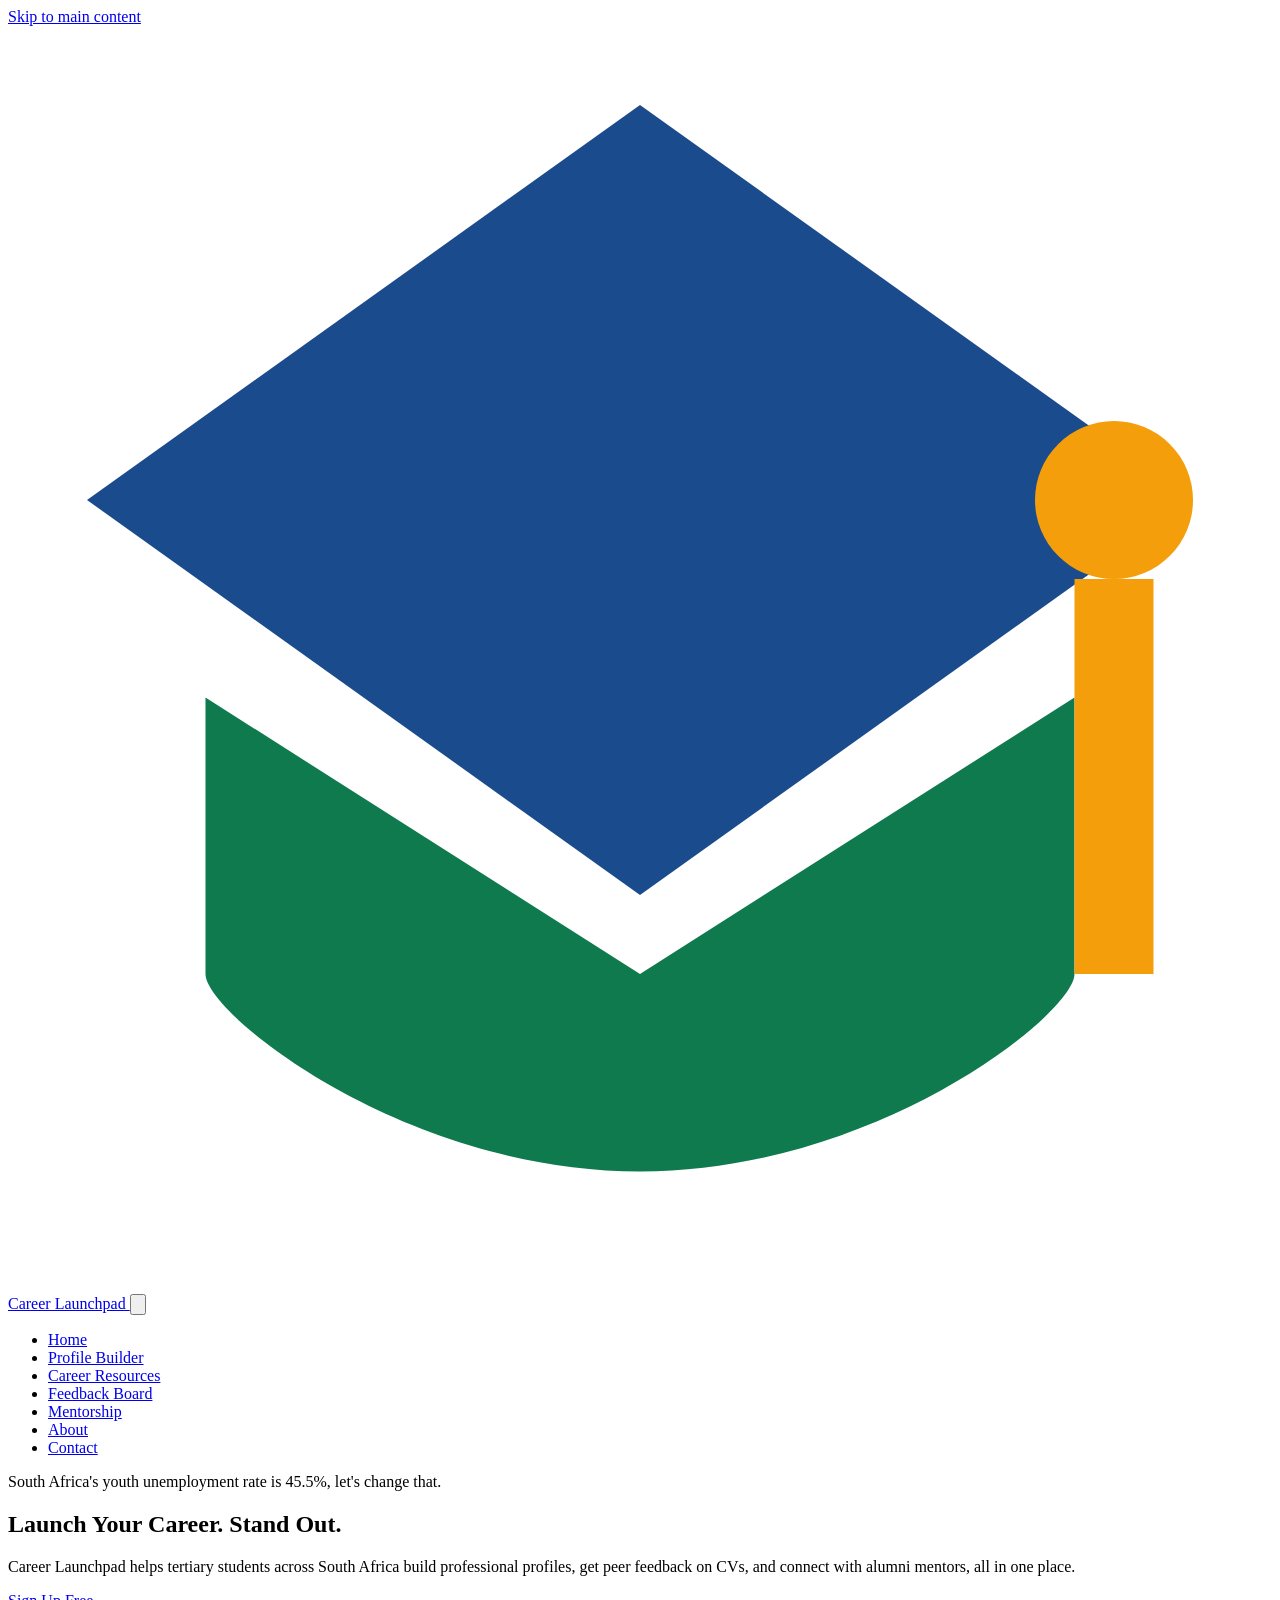
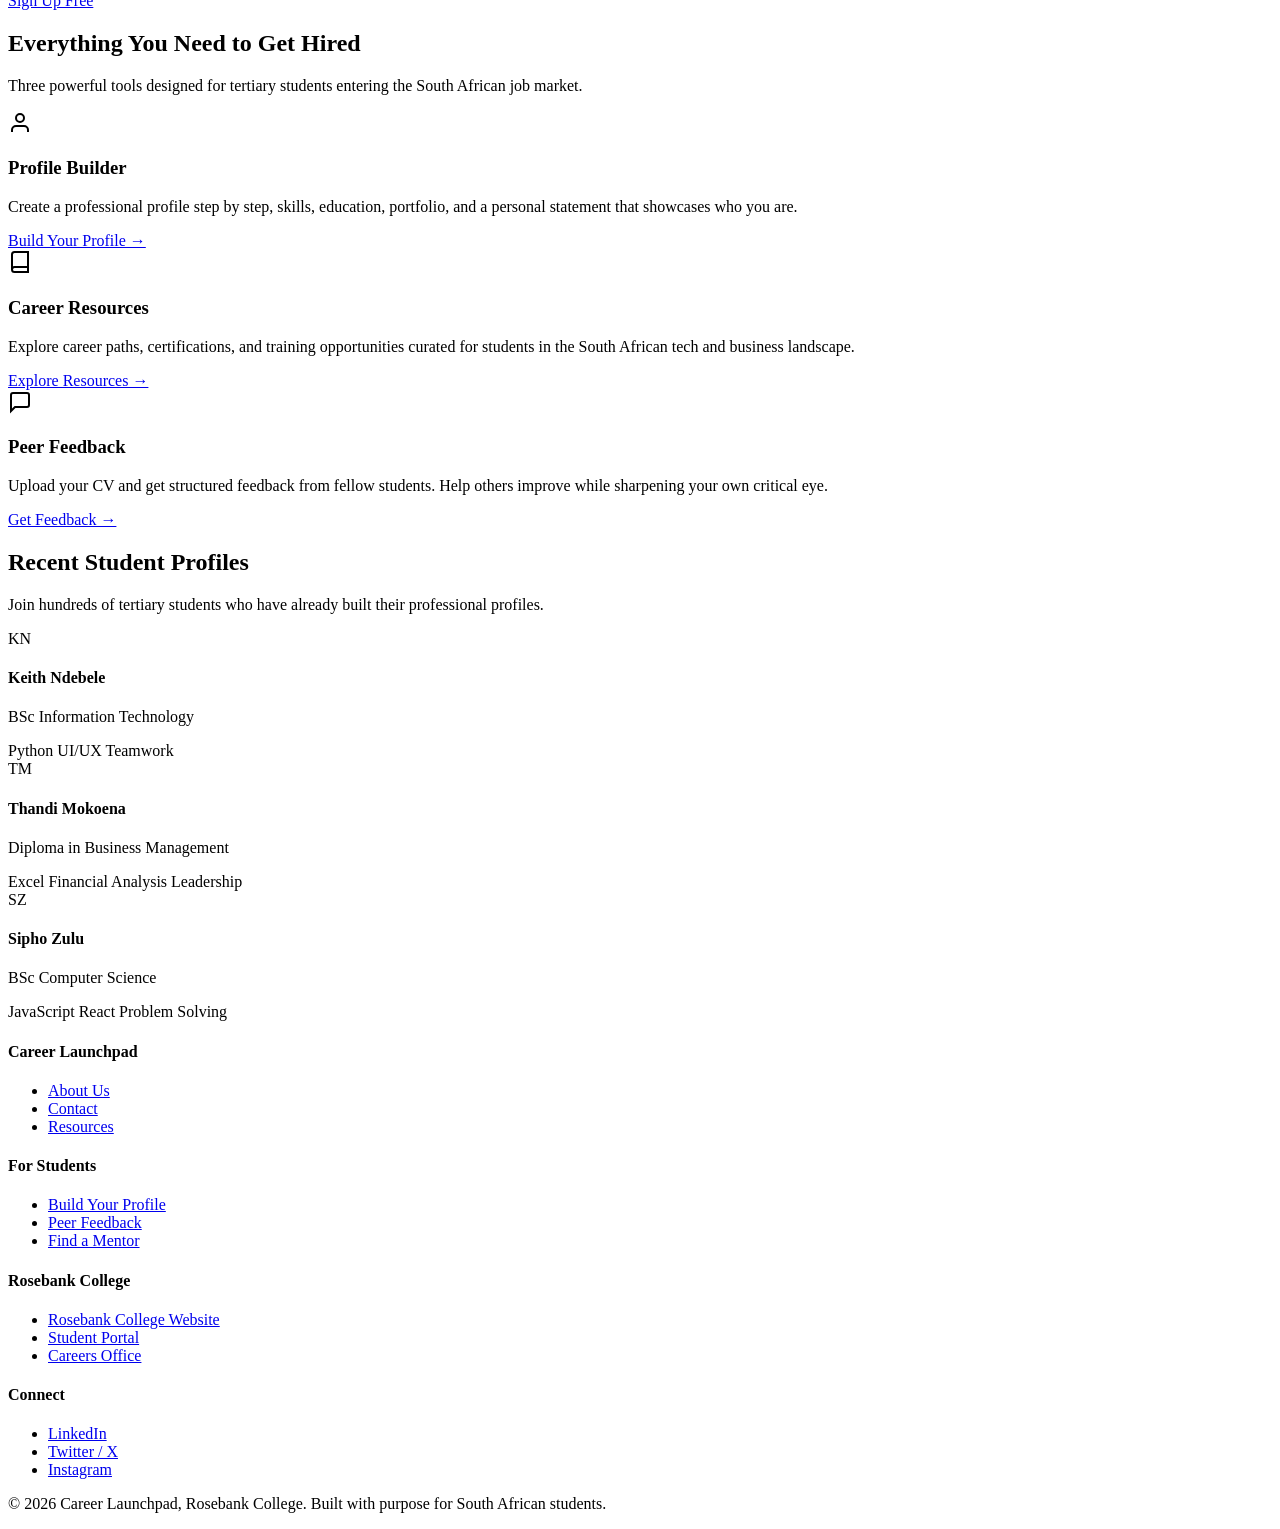
==== index.html @ 55841613 "Add files via upload" ====
﻿<!DOCTYPE html>
<html lang="en">
<head>
  <meta charset="UTF-8">
  <meta name="viewport" content="width=device-width, initial-scale=1.0">
  <title>Career Launchpad, Launch Your Career</title>
  <link rel="stylesheet" href="css/styles.css">
</head>
<body>
  <a href="#main-content" class="skip-link">Skip to main content</a>

  <header class="site-header" role="banner">
    <div class="header-inner">
      <a href="index.html" class="logo" aria-label="Career Launchpad home">
        <svg viewBox="0 0 32 32" fill="none" aria-hidden="true">
          <path d="M16 2L2 12l14 10 14-10L16 2z" fill="#1a4b8c"/>
          <path d="M5 17v7c0 1 5 5 11 5s11-4 11-5v-7L16 24 5 17z" fill="#0f7a4e"/>
          <circle cx="28" cy="12" r="2" fill="#f59e0b"/>
          <line x1="28" y1="14" x2="28" y2="24" stroke="#f59e0b" stroke-width="2"/>
        </svg>
        Career Launchpad
      </a>
      <button class="nav-toggle" aria-expanded="false" aria-controls="main-nav" aria-label="Toggle navigation menu">
        <svg viewBox="0 0 24 24" fill="none" stroke="currentColor" stroke-width="2" aria-hidden="true">
          <path d="M3 6h18M3 12h18M3 18h18"/>
        </svg>
      </button>
      <nav class="main-nav" id="main-nav" aria-label="Main navigation">
        <ul>
          <li><a href="index.html" class="active" aria-current="page">Home</a></li>
          <li><a href="profile-builder.html">Profile Builder</a></li>
          <li><a href="resources.html">Career Resources</a></li>
          <li><a href="feedback-board.html">Feedback Board</a></li>
          <li><a href="mentorship.html">Mentorship</a></li>
          <li><a href="about.html">About</a></li>
          <li><a href="contact.html">Contact</a></li>
        </ul>
      </nav>
    </div>
  </header>

  <main id="main-content">
    <section class="hero" aria-labelledby="hero-heading">
      <div class="container">
        <div class="hero-stat" aria-label="Youth unemployment statistic">
          South Africa's youth unemployment rate is 45.5%, let's change that.
        </div>
        <h1 id="hero-heading">Launch Your Career. Stand Out.</h1>
        <p>Career Launchpad helps tertiary students across South Africa build professional profiles, get peer feedback on CVs, and connect with alumni mentors, all in one place.</p>
        <div class="hero-buttons">
          <a href="auth.html" class="btn btn-accent btn-lg">Sign Up Free</a>
          <a href="profile-view.html" class="btn btn-outline btn-lg" style="border-color:#fff;color:#fff;">View Demo Profile</a>
        </div>
      </div>
    </section>

    <section class="section" aria-labelledby="features-heading">
      <div class="container">
        <h2 id="features-heading" class="section-title">Everything You Need to Get Hired</h2>
        <p class="section-subtitle">Three powerful tools designed for tertiary students entering the South African job market.</p>
        <div class="grid-3">
          <article class="card">
            <div class="card-body">
              <div class="card-icon blue" aria-hidden="true">
                <svg width="24" height="24" viewBox="0 0 24 24" fill="none" stroke="currentColor" stroke-width="2"><path d="M20 21v-2a4 4 0 0 0-4-4H8a4 4 0 0 0-4 4v2"/><circle cx="12" cy="7" r="4"/></svg>
              </div>
              <h3>Profile Builder</h3>
              <p>Create a professional profile step by step, skills, education, portfolio, and a personal statement that showcases who you are.</p>
              <a href="profile-builder.html" class="btn btn-ghost btn-sm">Build Your Profile &rarr;</a>
            </div>
          </article>
          <article class="card">
            <div class="card-body">
              <div class="card-icon green" aria-hidden="true">
                <svg width="24" height="24" viewBox="0 0 24 24" fill="none" stroke="currentColor" stroke-width="2"><path d="M4 19.5A2.5 2.5 0 0 1 6.5 17H20"/><path d="M6.5 2H20v20H6.5A2.5 2.5 0 0 1 4 19.5v-15A2.5 2.5 0 0 1 6.5 2z"/></svg>
              </div>
              <h3>Career Resources</h3>
              <p>Explore career paths, certifications, and training opportunities curated for students in the South African tech and business landscape.</p>
              <a href="resources.html" class="btn btn-ghost btn-sm">Explore Resources &rarr;</a>
            </div>
          </article>
          <article class="card">
            <div class="card-body">
              <div class="card-icon gold" aria-hidden="true">
                <svg width="24" height="24" viewBox="0 0 24 24" fill="none" stroke="currentColor" stroke-width="2"><path d="M21 15a2 2 0 0 1-2 2H7l-4 4V5a2 2 0 0 1 2-2h14a2 2 0 0 1 2 2z"/></svg>
              </div>
              <h3>Peer Feedback</h3>
              <p>Upload your CV and get structured feedback from fellow students. Help others improve while sharpening your own critical eye.</p>
              <a href="feedback-board.html" class="btn btn-ghost btn-sm">Get Feedback &rarr;</a>
            </div>
          </article>
        </div>
      </div>
    </section>

    <section class="section" style="background: var(--surface);" aria-labelledby="profiles-heading">
      <div class="container">
        <h2 id="profiles-heading" class="section-title">Recent Student Profiles</h2>
        <p class="section-subtitle">Join hundreds of tertiary students who have already built their professional profiles.</p>
        <div class="grid-3">
          <article class="card">
            <div class="card-body">
              <div class="profile-mini-card">
                <div class="mini-avatar" aria-hidden="true">KN</div>
                <div>
                  <h4>Keith Ndebele</h4>
                  <p>BSc Information Technology</p>
                  <div class="tags-container">
                    <span class="tag">Python</span>
                    <span class="tag">UI/UX</span>
                    <span class="tag green">Teamwork</span>
                  </div>
                </div>
              </div>
            </div>
          </article>
          <article class="card">
            <div class="card-body">
              <div class="profile-mini-card">
                <div class="mini-avatar" aria-hidden="true">TM</div>
                <div>
                  <h4>Thandi Mokoena</h4>
                  <p>Diploma in Business Management</p>
                  <div class="tags-container">
                    <span class="tag">Excel</span>
                    <span class="tag">Financial Analysis</span>
                    <span class="tag green">Leadership</span>
                  </div>
                </div>
              </div>
            </div>
          </article>
          <article class="card">
            <div class="card-body">
              <div class="profile-mini-card">
                <div class="mini-avatar" aria-hidden="true">SZ</div>
                <div>
                  <h4>Sipho Zulu</h4>
                  <p>BSc Computer Science</p>
                  <div class="tags-container">
                    <span class="tag">JavaScript</span>
                    <span class="tag">React</span>
                    <span class="tag green">Problem Solving</span>
                  </div>
                </div>
              </div>
            </div>
          </article>
        </div>
      </div>
    </section>
  </main>

  <footer class="site-footer" role="contentinfo">
    <div class="footer-grid">
      <div class="footer-col">
        <h4>Career Launchpad</h4>
        <ul>
          <li><a href="about.html">About Us</a></li>
          <li><a href="contact.html">Contact</a></li>
          <li><a href="resources.html">Resources</a></li>
        </ul>
      </div>
      <div class="footer-col">
        <h4>For Students</h4>
        <ul>
          <li><a href="profile-builder.html">Build Your Profile</a></li>
          <li><a href="feedback-board.html">Peer Feedback</a></li>
          <li><a href="mentorship.html">Find a Mentor</a></li>
        </ul>
      </div>
      <div class="footer-col">
        <h4>Rosebank College</h4>
        <ul>
          <li><a href="#">Rosebank College Website</a></li>
          <li><a href="#">Student Portal</a></li>
          <li><a href="#">Careers Office</a></li>
        </ul>
      </div>
      <div class="footer-col">
        <h4>Connect</h4>
        <ul>
          <li><a href="#">LinkedIn</a></li>
          <li><a href="#">Twitter / X</a></li>
          <li><a href="#">Instagram</a></li>
        </ul>
      </div>
    </div>
    <div class="footer-bottom">
      <p>&copy; 2026 Career Launchpad, Rosebank College. Built with purpose for South African students.</p>
    </div>
  </footer>

  <script src="js/main.js"></script>
</body>
</html>
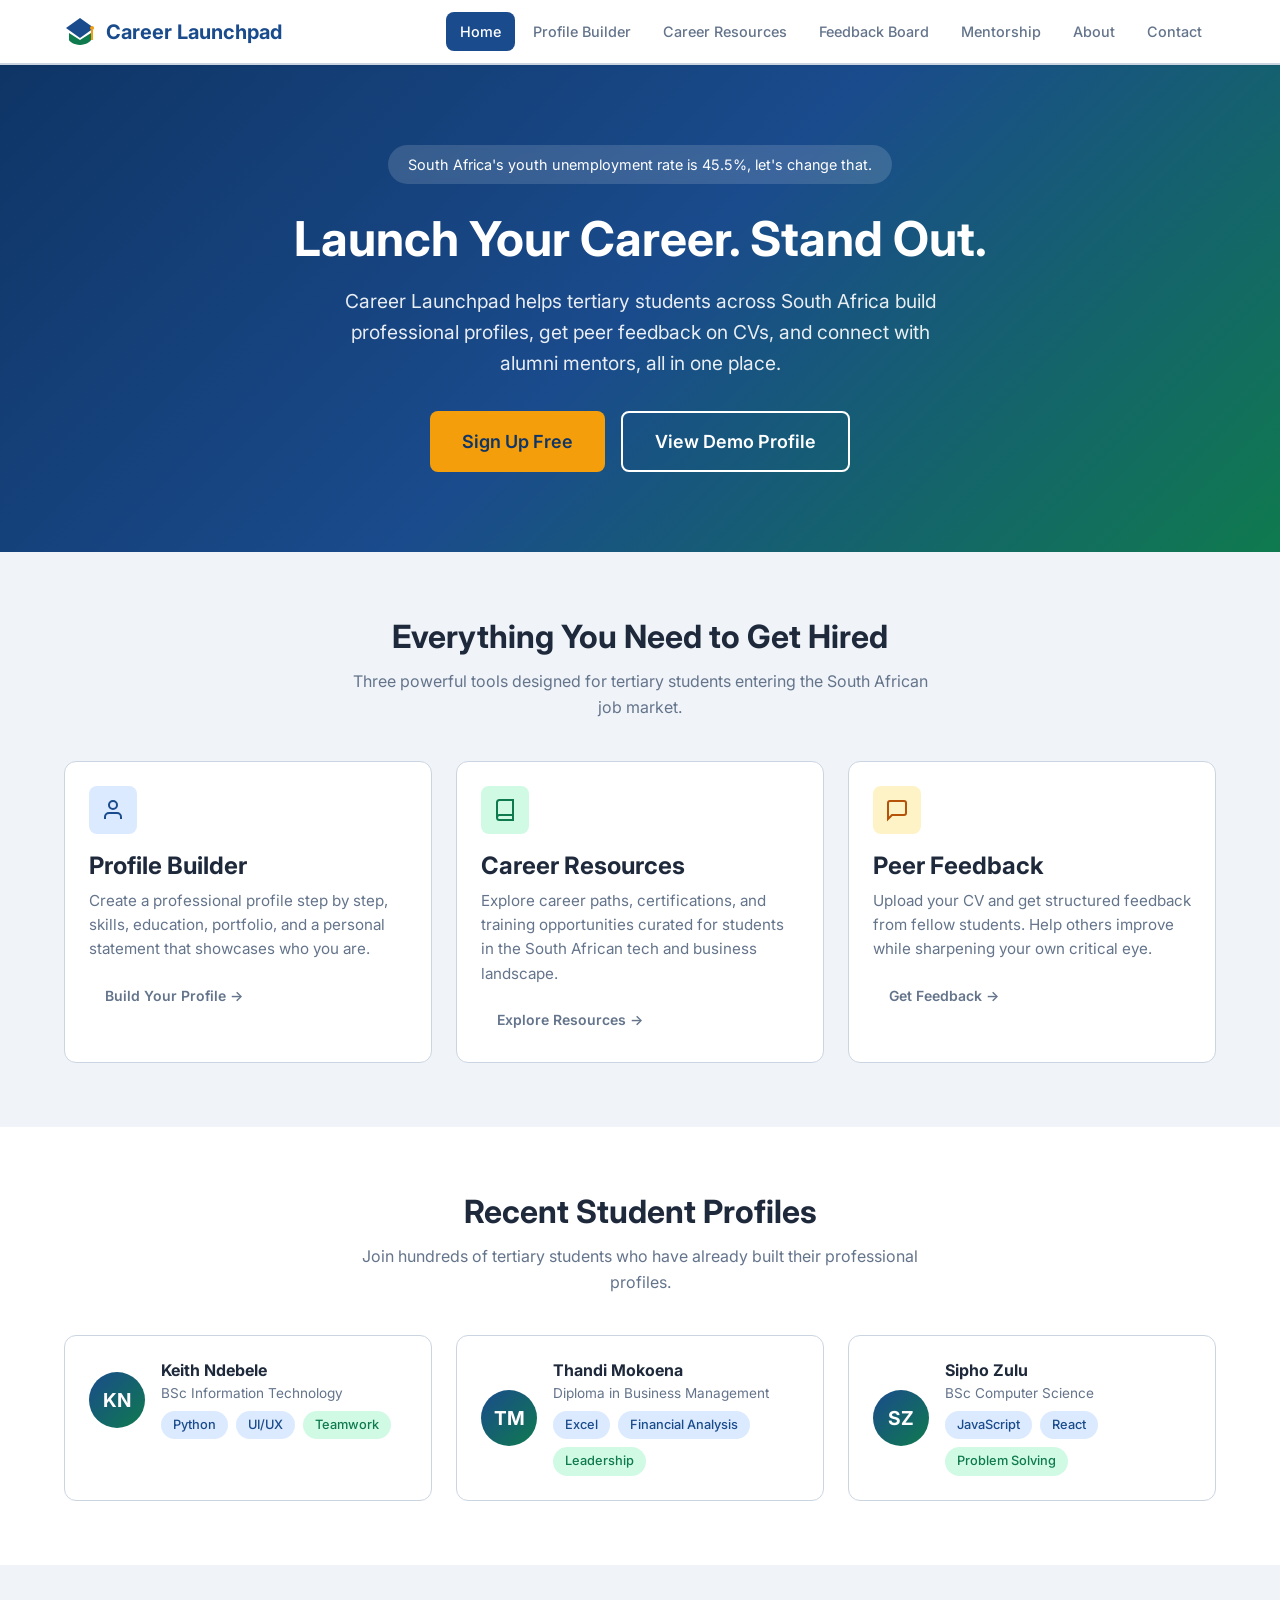
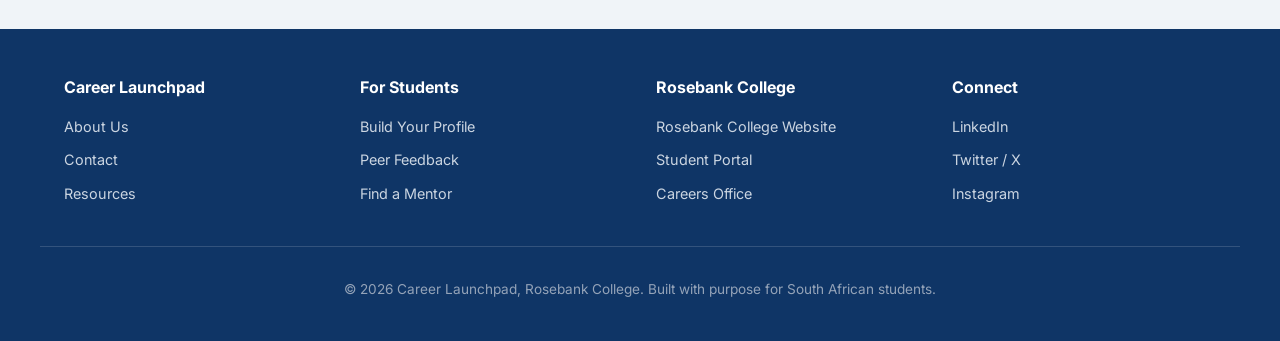
==== commit b81153e3: "Add files via upload" ====
--- a/index.html
+++ b/index.html
@@ -4,7 +4,7 @@
   <meta charset="UTF-8">
   <meta name="viewport" content="width=device-width, initial-scale=1.0">
   <title>Career Launchpad, Launch Your Career</title>
-  <link rel="stylesheet" href="css/styles.css">
+  <link rel="stylesheet" href="styles.css">
 </head>
 <body>
   <a href="#main-content" class="skip-link">Skip to main content</a>
@@ -191,6 +191,6 @@
     </div>
   </footer>
 
-  <script src="js/main.js"></script>
+  <script src="main.js"></script>
 </body>
 </html>
--- a/styles.css
+++ b/styles.css
@@ -0,0 +1,1628 @@
+﻿/* ============================================
+   Career Launchpad, Shared Stylesheet
+   Rosebank College Student Professional Platform
+   ============================================ */
+
+@import url('https://fonts.googleapis.com/css2?family=Inter:wght@400;500;600;700&display=swap');
+
+/* --- Design Tokens --- */
+:root {
+  --primary: #1a4b8c;
+  --primary-light: #2563a8;
+  --primary-dark: #0f3566;
+  --secondary: #0f7a4e;
+  --secondary-light: #12956b;
+  --accent: #f59e0b;
+  --accent-light: #fbbf24;
+  --success: #10b981;
+  --error: #ef4444;
+  --bg: #f0f4f8;
+  --surface: #ffffff;
+  --text: #1e293b;
+  --text-light: #64748b;
+  --border: #cbd5e1;
+  --shadow: 0 4px 6px -1px rgba(0,0,0,0.1);
+  --shadow-lg: 0 10px 25px -3px rgba(0,0,0,0.12);
+  --radius: 8px;
+  --radius-lg: 12px;
+  --transition: 0.2s ease;
+}
+
+/* --- Reset & Base --- */
+*, *::before, *::after {
+  box-sizing: border-box;
+  margin: 0;
+  padding: 0;
+}
+
+html {
+  scroll-behavior: smooth;
+}
+
+body {
+  font-family: 'Inter', sans-serif;
+  font-size: 16px;
+  line-height: 1.6;
+  color: var(--text);
+  background: var(--bg);
+  min-height: 100vh;
+  display: flex;
+  flex-direction: column;
+}
+
+main {
+  flex: 1;
+}
+
+img {
+  max-width: 100%;
+  height: auto;
+}
+
+a {
+  color: var(--primary);
+  text-decoration: none;
+  transition: color var(--transition);
+}
+
+a:hover {
+  color: var(--primary-light);
+}
+
+h1, h2, h3, h4, h5, h6 {
+  font-weight: 700;
+  line-height: 1.3;
+  color: var(--text);
+}
+
+h1 { font-size: 2.5rem; }
+h2 { font-size: 2rem; }
+h3 { font-size: 1.5rem; }
+h4 { font-size: 1.25rem; }
+
+p { margin-bottom: 1rem; }
+
+/* --- Skip to Main Content (WCAG) --- */
+.skip-link {
+  position: absolute;
+  top: -100%;
+  left: 16px;
+  background: var(--primary);
+  color: #fff;
+  padding: 12px 24px;
+  border-radius: var(--radius);
+  z-index: 10000;
+  font-weight: 600;
+  transition: top 0.2s;
+}
+
+.skip-link:focus {
+  top: 16px;
+  color: #fff;
+}
+
+/* --- Focus Visible (WCAG keyboard nav) --- */
+:focus-visible {
+  outline: 3px solid var(--accent);
+  outline-offset: 2px;
+  border-radius: 2px;
+}
+
+/* --- Container --- */
+.container {
+  width: 100%;
+  max-width: 1200px;
+  margin: 0 auto;
+  padding: 0 24px;
+}
+
+.container-sm {
+  max-width: 720px;
+  margin: 0 auto;
+  padding: 0 24px;
+}
+
+/* ============================================
+   HEADER & NAVIGATION
+   ============================================ */
+.site-header {
+  background: var(--surface);
+  border-bottom: 2px solid var(--border);
+  position: sticky;
+  top: 0;
+  z-index: 1000;
+  box-shadow: 0 1px 3px rgba(0,0,0,0.06);
+}
+
+.header-inner {
+  display: flex;
+  align-items: center;
+  justify-content: space-between;
+  padding: 12px 24px;
+  max-width: 1200px;
+  margin: 0 auto;
+}
+
+.logo {
+  display: flex;
+  align-items: center;
+  gap: 10px;
+  font-size: 1.25rem;
+  font-weight: 700;
+  color: var(--primary);
+  text-decoration: none;
+}
+
+.logo:hover { color: var(--primary-dark); }
+
+.logo svg {
+  width: 32px;
+  height: 32px;
+  flex-shrink: 0;
+}
+
+.nav-toggle {
+  display: none;
+  background: none;
+  border: none;
+  cursor: pointer;
+  padding: 8px;
+  color: var(--text);
+}
+
+.nav-toggle svg { width: 28px; height: 28px; }
+
+.main-nav ul {
+  display: flex;
+  list-style: none;
+  gap: 4px;
+  align-items: center;
+}
+
+.main-nav a {
+  display: block;
+  padding: 8px 14px;
+  border-radius: var(--radius);
+  font-size: 0.9rem;
+  font-weight: 500;
+  color: var(--text-light);
+  transition: background var(--transition), color var(--transition);
+}
+
+.main-nav a:hover {
+  background: var(--bg);
+  color: var(--primary);
+}
+
+.main-nav a.active {
+  background: var(--primary);
+  color: #fff;
+}
+
+.main-nav a.active:hover {
+  background: var(--primary-light);
+  color: #fff;
+}
+
+/* Mobile nav */
+@media (max-width: 900px) {
+  .nav-toggle { display: block; }
+
+  .main-nav {
+    display: none;
+    position: absolute;
+    top: 100%;
+    left: 0;
+    right: 0;
+    background: var(--surface);
+    border-bottom: 2px solid var(--border);
+    box-shadow: var(--shadow);
+    padding: 12px;
+  }
+
+  .main-nav.open { display: block; }
+
+  .main-nav ul {
+    flex-direction: column;
+    gap: 2px;
+  }
+
+  .main-nav a {
+    padding: 12px 16px;
+    font-size: 1rem;
+  }
+}
+
+/* ============================================
+   FOOTER
+   ============================================ */
+.site-footer {
+  background: var(--primary-dark);
+  color: #e2e8f0;
+  padding: 48px 0 24px;
+  margin-top: 64px;
+}
+
+.footer-grid {
+  display: grid;
+  grid-template-columns: repeat(auto-fit, minmax(200px, 1fr));
+  gap: 32px;
+  max-width: 1200px;
+  margin: 0 auto;
+  padding: 0 24px;
+}
+
+.footer-col h4 {
+  color: #fff;
+  margin-bottom: 16px;
+  font-size: 1rem;
+}
+
+.footer-col ul {
+  list-style: none;
+}
+
+.footer-col li {
+  margin-bottom: 8px;
+}
+
+.footer-col a {
+  color: #cbd5e1;
+  font-size: 0.9rem;
+}
+
+.footer-col a:hover {
+  color: var(--accent);
+}
+
+.footer-bottom {
+  text-align: center;
+  padding-top: 32px;
+  margin-top: 32px;
+  border-top: 1px solid rgba(255,255,255,0.15);
+  font-size: 0.85rem;
+  color: #94a3b8;
+  max-width: 1200px;
+  margin-left: auto;
+  margin-right: auto;
+  padding-left: 24px;
+  padding-right: 24px;
+}
+
+/* ============================================
+   BUTTONS
+   ============================================ */
+.btn {
+  display: inline-flex;
+  align-items: center;
+  gap: 8px;
+  padding: 12px 24px;
+  border: none;
+  border-radius: var(--radius);
+  font-family: 'Inter', sans-serif;
+  font-size: 1rem;
+  font-weight: 600;
+  cursor: pointer;
+  transition: background var(--transition), transform var(--transition), box-shadow var(--transition);
+  text-decoration: none;
+  line-height: 1.4;
+}
+
+.btn:hover { transform: translateY(-1px); box-shadow: var(--shadow); }
+.btn:active { transform: translateY(0); }
+
+.btn-primary {
+  background: var(--primary);
+  color: #fff;
+}
+.btn-primary:hover { background: var(--primary-light); color: #fff; }
+
+.btn-secondary {
+  background: var(--secondary);
+  color: #fff;
+}
+.btn-secondary:hover { background: var(--secondary-light); color: #fff; }
+
+.btn-accent {
+  background: var(--accent);
+  color: var(--text);
+}
+.btn-accent:hover { background: var(--accent-light); }
+
+.btn-outline {
+  background: transparent;
+  color: var(--primary);
+  border: 2px solid var(--primary);
+}
+.btn-outline:hover { background: var(--primary); color: #fff; }
+
+.btn-ghost {
+  background: transparent;
+  color: var(--text-light);
+  padding: 8px 16px;
+}
+.btn-ghost:hover { background: var(--bg); color: var(--text); }
+
+.btn-sm { padding: 8px 16px; font-size: 0.875rem; }
+.btn-lg { padding: 16px 32px; font-size: 1.125rem; }
+
+.btn:disabled, .btn.disabled {
+  opacity: 0.5;
+  cursor: not-allowed;
+  transform: none !important;
+  box-shadow: none !important;
+}
+
+/* ============================================
+   CARDS
+   ============================================ */
+.card {
+  background: var(--surface);
+  border-radius: var(--radius-lg);
+  border: 1px solid var(--border);
+  overflow: hidden;
+  transition: box-shadow var(--transition), transform var(--transition);
+}
+
+.card:hover {
+  box-shadow: var(--shadow-lg);
+  transform: translateY(-2px);
+}
+
+.card-body {
+  padding: 24px;
+}
+
+.card-body h3 {
+  margin-bottom: 8px;
+}
+
+.card-body p {
+  color: var(--text-light);
+  font-size: 0.95rem;
+}
+
+.card-icon {
+  width: 48px;
+  height: 48px;
+  border-radius: var(--radius);
+  display: flex;
+  align-items: center;
+  justify-content: center;
+  margin-bottom: 16px;
+  font-size: 1.5rem;
+}
+
+.card-icon.blue { background: #dbeafe; color: var(--primary); }
+.card-icon.green { background: #d1fae5; color: var(--secondary); }
+.card-icon.gold { background: #fef3c7; color: #b45309; }
+
+/* ============================================
+   FORMS
+   ============================================ */
+.form-group {
+  margin-bottom: 20px;
+}
+
+.form-group label {
+  display: block;
+  font-weight: 600;
+  font-size: 0.9rem;
+  color: var(--text);
+  margin-bottom: 6px;
+}
+
+.form-group .hint {
+  display: block;
+  font-size: 0.8rem;
+  color: var(--text-light);
+  margin-bottom: 6px;
+}
+
+.form-input {
+  width: 100%;
+  padding: 12px 16px;
+  border: 2px solid var(--border);
+  border-radius: var(--radius);
+  font-family: 'Inter', sans-serif;
+  font-size: 1rem;
+  color: var(--text);
+  background: var(--surface);
+  transition: border-color var(--transition), box-shadow var(--transition);
+}
+
+.form-input:focus {
+  outline: none;
+  border-color: var(--primary);
+  box-shadow: 0 0 0 3px rgba(26, 75, 140, 0.15);
+}
+
+.form-input.valid {
+  border-color: var(--success);
+}
+
+.form-input.invalid {
+  border-color: var(--error);
+}
+
+.validation-icon {
+  position: absolute;
+  right: 12px;
+  top: 50%;
+  transform: translateY(-50%);
+  font-size: 1.2rem;
+  pointer-events: none;
+}
+
+.input-wrapper {
+  position: relative;
+}
+
+.field-error {
+  display: flex;
+  align-items: center;
+  gap: 6px;
+  color: var(--error);
+  font-size: 0.8rem;
+  margin-top: 4px;
+  font-weight: 500;
+}
+
+.field-error::before {
+  content: "!";
+  display: inline-flex;
+  align-items: center;
+  justify-content: center;
+  width: 16px;
+  height: 16px;
+  background: var(--error);
+  color: #fff;
+  border-radius: 50%;
+  font-size: 0.65rem;
+  font-weight: 700;
+  flex-shrink: 0;
+}
+
+.field-success {
+  display: flex;
+  align-items: center;
+  gap: 6px;
+  color: var(--success);
+  font-size: 0.8rem;
+  margin-top: 4px;
+  font-weight: 500;
+}
+
+textarea.form-input {
+  min-height: 120px;
+  resize: vertical;
+}
+
+select.form-input {
+  appearance: none;
+  background-image: url("data:image/svg+xml,%3Csvg xmlns='http://www.w3.org/2000/svg' width='12' height='12' viewBox='0 0 12 12'%3E%3Cpath fill='%2364748b' d='M6 8L1 3h10z'/%3E%3C/svg%3E");
+  background-repeat: no-repeat;
+  background-position: right 14px center;
+  padding-right: 40px;
+}
+
+/* ============================================
+   HERO SECTION
+   ============================================ */
+.hero {
+  background: linear-gradient(135deg, var(--primary-dark) 0%, var(--primary) 50%, var(--secondary) 100%);
+  color: #fff;
+  padding: 80px 0;
+  text-align: center;
+}
+
+.hero h1 {
+  color: #fff;
+  font-size: 3rem;
+  margin-bottom: 16px;
+}
+
+.hero p {
+  font-size: 1.2rem;
+  color: rgba(255,255,255,0.9);
+  max-width: 640px;
+  margin: 0 auto 32px;
+}
+
+.hero-buttons {
+  display: flex;
+  gap: 16px;
+  justify-content: center;
+  flex-wrap: wrap;
+}
+
+.hero .btn-accent { color: var(--primary-dark); }
+
+.hero-stat {
+  display: inline-block;
+  background: rgba(255,255,255,0.15);
+  padding: 8px 20px;
+  border-radius: 50px;
+  font-size: 0.9rem;
+  margin-bottom: 24px;
+  backdrop-filter: blur(4px);
+}
+
+/* ============================================
+   SECTION STYLES
+   ============================================ */
+.section {
+  padding: 64px 0;
+}
+
+.section-title {
+  text-align: center;
+  margin-bottom: 12px;
+}
+
+.section-subtitle {
+  text-align: center;
+  color: var(--text-light);
+  max-width: 600px;
+  margin: 0 auto 40px;
+}
+
+/* ============================================
+   GRID LAYOUTS
+   ============================================ */
+.grid-3 {
+  display: grid;
+  grid-template-columns: repeat(auto-fit, minmax(300px, 1fr));
+  gap: 24px;
+}
+
+.grid-2 {
+  display: grid;
+  grid-template-columns: repeat(auto-fit, minmax(320px, 1fr));
+  gap: 24px;
+}
+
+.grid-4 {
+  display: grid;
+  grid-template-columns: repeat(auto-fit, minmax(250px, 1fr));
+  gap: 24px;
+}
+
+/* ============================================
+   TAGS / CHIPS
+   ============================================ */
+.tag {
+  display: inline-flex;
+  align-items: center;
+  gap: 4px;
+  padding: 4px 12px;
+  border-radius: 50px;
+  font-size: 0.8rem;
+  font-weight: 500;
+  background: #dbeafe;
+  color: var(--primary);
+}
+
+.tag.green { background: #d1fae5; color: var(--secondary); }
+.tag.gold { background: #fef3c7; color: #92400e; }
+.tag.removable { padding-right: 6px; }
+
+.tag .remove-tag {
+  display: inline-flex;
+  align-items: center;
+  justify-content: center;
+  width: 18px;
+  height: 18px;
+  border-radius: 50%;
+  background: rgba(0,0,0,0.1);
+  border: none;
+  cursor: pointer;
+  font-size: 0.7rem;
+  color: inherit;
+  line-height: 1;
+  padding: 0;
+}
+
+.tag .remove-tag:hover { background: rgba(0,0,0,0.2); }
+
+.tags-container {
+  display: flex;
+  flex-wrap: wrap;
+  gap: 8px;
+}
+
+/* ============================================
+   BADGE
+   ============================================ */
+.badge {
+  display: inline-block;
+  padding: 2px 10px;
+  border-radius: 50px;
+  font-size: 0.75rem;
+  font-weight: 600;
+  text-transform: uppercase;
+  letter-spacing: 0.5px;
+}
+
+.badge-blue { background: #dbeafe; color: var(--primary); }
+.badge-green { background: #d1fae5; color: var(--secondary); }
+.badge-gold { background: #fef3c7; color: #92400e; }
+.badge-purple { background: #ede9fe; color: #6d28d9; }
+
+/* ============================================
+   TABS
+   ============================================ */
+.tabs {
+  display: flex;
+  gap: 4px;
+  border-bottom: 2px solid var(--border);
+  margin-bottom: 32px;
+  overflow-x: auto;
+}
+
+.tab-btn {
+  padding: 12px 24px;
+  border: none;
+  background: none;
+  font-family: 'Inter', sans-serif;
+  font-size: 0.95rem;
+  font-weight: 500;
+  color: var(--text-light);
+  cursor: pointer;
+  border-bottom: 3px solid transparent;
+  margin-bottom: -2px;
+  transition: color var(--transition), border-color var(--transition);
+  white-space: nowrap;
+}
+
+.tab-btn:hover { color: var(--primary); }
+
+.tab-btn.active {
+  color: var(--primary);
+  border-bottom-color: var(--primary);
+  font-weight: 600;
+}
+
+/* ============================================
+   WIZARD / STEPPER
+   ============================================ */
+.wizard-steps {
+  display: flex;
+  justify-content: center;
+  gap: 0;
+  margin-bottom: 32px;
+  overflow-x: auto;
+  padding: 0 16px;
+}
+
+.wizard-step {
+  display: flex;
+  align-items: center;
+  gap: 8px;
+  padding: 12px 16px;
+  font-size: 0.9rem;
+  font-weight: 500;
+  color: var(--text-light);
+  position: relative;
+  white-space: nowrap;
+}
+
+.wizard-step .step-num {
+  display: inline-flex;
+  align-items: center;
+  justify-content: center;
+  width: 32px;
+  height: 32px;
+  border-radius: 50%;
+  background: var(--border);
+  color: var(--text-light);
+  font-weight: 700;
+  font-size: 0.85rem;
+  flex-shrink: 0;
+  transition: background var(--transition), color var(--transition);
+}
+
+.wizard-step.active .step-num {
+  background: var(--primary);
+  color: #fff;
+}
+
+.wizard-step.completed .step-num {
+  background: var(--success);
+  color: #fff;
+}
+
+.wizard-step.active {
+  color: var(--primary);
+  font-weight: 600;
+}
+
+.wizard-step.completed {
+  color: var(--success);
+}
+
+.wizard-step:not(:last-child)::after {
+  content: '';
+  width: 40px;
+  height: 2px;
+  background: var(--border);
+  margin-left: 8px;
+}
+
+.wizard-step.completed:not(:last-child)::after {
+  background: var(--success);
+}
+
+/* ============================================
+   PROGRESS BAR
+   ============================================ */
+.progress-section {
+  background: var(--surface);
+  border: 1px solid var(--border);
+  border-radius: var(--radius-lg);
+  padding: 20px 24px;
+  margin-bottom: 32px;
+}
+
+.progress-header {
+  display: flex;
+  justify-content: space-between;
+  align-items: center;
+  margin-bottom: 10px;
+}
+
+.progress-header span {
+  font-weight: 600;
+  font-size: 0.95rem;
+}
+
+.progress-percentage {
+  color: var(--primary);
+  font-weight: 700;
+}
+
+.progress-bar {
+  width: 100%;
+  height: 12px;
+  background: var(--bg);
+  border-radius: 50px;
+  overflow: hidden;
+}
+
+.progress-fill {
+  height: 100%;
+  background: linear-gradient(90deg, var(--primary) 0%, var(--secondary) 100%);
+  border-radius: 50px;
+  transition: width 0.5s ease;
+}
+
+.progress-message {
+  margin-top: 8px;
+  font-size: 0.85rem;
+  color: var(--text-light);
+}
+
+/* ============================================
+   AUTO-SAVE INDICATOR
+   ============================================ */
+.autosave-indicator {
+  display: flex;
+  align-items: center;
+  gap: 6px;
+  font-size: 0.8rem;
+  color: var(--text-light);
+  padding: 6px 12px;
+  border-radius: 50px;
+  background: var(--bg);
+  transition: all var(--transition);
+}
+
+.autosave-indicator.saving { color: var(--accent); }
+.autosave-indicator.saved { color: var(--success); }
+
+.autosave-dot {
+  width: 8px;
+  height: 8px;
+  border-radius: 50%;
+  background: var(--text-light);
+}
+
+.autosave-indicator.saving .autosave-dot {
+  background: var(--accent);
+  animation: pulse 1s infinite;
+}
+
+.autosave-indicator.saved .autosave-dot {
+  background: var(--success);
+}
+
+@keyframes pulse {
+  0%, 100% { opacity: 1; }
+  50% { opacity: 0.3; }
+}
+
+/* ============================================
+   DRAG & DROP UPLOAD ZONE
+   ============================================ */
+.upload-zone {
+  border: 2px dashed var(--border);
+  border-radius: var(--radius-lg);
+  padding: 40px;
+  text-align: center;
+  transition: border-color var(--transition), background var(--transition);
+  cursor: pointer;
+}
+
+.upload-zone:hover, .upload-zone.dragover {
+  border-color: var(--primary);
+  background: rgba(26, 75, 140, 0.04);
+}
+
+.upload-zone .upload-icon {
+  font-size: 2.5rem;
+  margin-bottom: 12px;
+  color: var(--text-light);
+}
+
+.upload-zone p {
+  color: var(--text-light);
+  margin-bottom: 8px;
+}
+
+.upload-zone .upload-hint {
+  font-size: 0.8rem;
+  color: var(--text-light);
+}
+
+.upload-success {
+  display: flex;
+  align-items: center;
+  gap: 8px;
+  padding: 12px 16px;
+  background: #d1fae5;
+  border-radius: var(--radius);
+  color: var(--secondary);
+  font-weight: 500;
+  margin-top: 12px;
+}
+
+/* ============================================
+   DRAG REORDER LIST
+   ============================================ */
+.reorder-list {
+  list-style: none;
+}
+
+.reorder-item {
+  display: flex;
+  align-items: center;
+  gap: 12px;
+  padding: 16px;
+  background: var(--surface);
+  border: 1px solid var(--border);
+  border-radius: var(--radius);
+  margin-bottom: 8px;
+  cursor: grab;
+  transition: box-shadow var(--transition), border-color var(--transition);
+  user-select: none;
+}
+
+.reorder-item:hover {
+  border-color: var(--primary);
+}
+
+.reorder-item.dragging {
+  opacity: 0.5;
+  box-shadow: var(--shadow-lg);
+}
+
+.reorder-item .drag-handle {
+  color: var(--text-light);
+  font-size: 1.2rem;
+  cursor: grab;
+  flex-shrink: 0;
+}
+
+.reorder-item .drag-handle:active { cursor: grabbing; }
+
+/* ============================================
+   MODAL
+   ============================================ */
+.modal-overlay {
+  display: none;
+  position: fixed;
+  inset: 0;
+  background: rgba(0,0,0,0.5);
+  z-index: 5000;
+  align-items: center;
+  justify-content: center;
+  padding: 24px;
+}
+
+.modal-overlay.open {
+  display: flex;
+}
+
+.modal {
+  background: var(--surface);
+  border-radius: var(--radius-lg);
+  width: 100%;
+  max-width: 560px;
+  max-height: 85vh;
+  overflow-y: auto;
+  box-shadow: var(--shadow-lg);
+}
+
+.modal-header {
+  display: flex;
+  justify-content: space-between;
+  align-items: center;
+  padding: 20px 24px;
+  border-bottom: 1px solid var(--border);
+}
+
+.modal-header h3 { margin: 0; }
+
+.modal-close {
+  background: none;
+  border: none;
+  font-size: 1.5rem;
+  cursor: pointer;
+  color: var(--text-light);
+  padding: 4px;
+  line-height: 1;
+}
+
+.modal-close:hover { color: var(--text); }
+
+.modal-body {
+  padding: 24px;
+}
+
+.modal-footer {
+  padding: 16px 24px;
+  border-top: 1px solid var(--border);
+  display: flex;
+  justify-content: flex-end;
+  gap: 12px;
+}
+
+/* ============================================
+   TOAST NOTIFICATIONS
+   ============================================ */
+.toast-container {
+  position: fixed;
+  bottom: 24px;
+  right: 24px;
+  z-index: 9999;
+  display: flex;
+  flex-direction: column;
+  gap: 12px;
+}
+
+.toast {
+  background: var(--surface);
+  border-radius: var(--radius);
+  padding: 16px 20px;
+  box-shadow: var(--shadow-lg);
+  border-left: 4px solid var(--success);
+  display: flex;
+  align-items: center;
+  gap: 12px;
+  min-width: 300px;
+  max-width: 420px;
+  animation: slideIn 0.3s ease;
+  font-size: 0.9rem;
+}
+
+.toast.error { border-left-color: var(--error); }
+.toast.info { border-left-color: var(--primary); }
+
+.toast-close {
+  background: none;
+  border: none;
+  cursor: pointer;
+  color: var(--text-light);
+  margin-left: auto;
+  padding: 4px;
+  font-size: 1.1rem;
+}
+
+@keyframes slideIn {
+  from { transform: translateX(100%); opacity: 0; }
+  to { transform: translateX(0); opacity: 1; }
+}
+
+@keyframes slideOut {
+  from { transform: translateX(0); opacity: 1; }
+  to { transform: translateX(100%); opacity: 0; }
+}
+
+.toast.removing {
+  animation: slideOut 0.3s ease forwards;
+}
+
+/* ============================================
+   SLIDER / RANGE
+   ============================================ */
+.slider-group {
+  margin-bottom: 20px;
+}
+
+.slider-group label {
+  display: flex;
+  justify-content: space-between;
+  align-items: center;
+  font-weight: 600;
+  font-size: 0.9rem;
+  margin-bottom: 8px;
+}
+
+.slider-value {
+  background: var(--primary);
+  color: #fff;
+  padding: 2px 10px;
+  border-radius: 50px;
+  font-size: 0.8rem;
+}
+
+input[type="range"] {
+  -webkit-appearance: none;
+  width: 100%;
+  height: 8px;
+  background: var(--bg);
+  border-radius: 50px;
+  outline: none;
+}
+
+input[type="range"]::-webkit-slider-thumb {
+  -webkit-appearance: none;
+  width: 22px;
+  height: 22px;
+  background: var(--primary);
+  border-radius: 50%;
+  cursor: pointer;
+  border: 3px solid #fff;
+  box-shadow: 0 1px 4px rgba(0,0,0,0.2);
+}
+
+input[type="range"]:focus-visible::-webkit-slider-thumb {
+  box-shadow: 0 0 0 3px var(--accent);
+}
+
+/* ============================================
+   PROFILE VIEW
+   ============================================ */
+.profile-header-card {
+  background: linear-gradient(135deg, var(--primary-dark), var(--primary));
+  color: #fff;
+  border-radius: var(--radius-lg);
+  padding: 40px;
+  display: flex;
+  gap: 24px;
+  align-items: center;
+  margin-bottom: 32px;
+}
+
+.profile-avatar {
+  width: 100px;
+  height: 100px;
+  border-radius: 50%;
+  background: rgba(255,255,255,0.2);
+  display: flex;
+  align-items: center;
+  justify-content: center;
+  font-size: 2.5rem;
+  color: #fff;
+  flex-shrink: 0;
+  border: 3px solid rgba(255,255,255,0.4);
+}
+
+.profile-header-info h1 {
+  color: #fff;
+  margin-bottom: 4px;
+  font-size: 2rem;
+}
+
+.profile-header-info p {
+  color: rgba(255,255,255,0.85);
+  margin-bottom: 0;
+}
+
+.profile-section {
+  background: var(--surface);
+  border: 1px solid var(--border);
+  border-radius: var(--radius-lg);
+  padding: 28px;
+  margin-bottom: 24px;
+}
+
+.profile-section h2 {
+  font-size: 1.25rem;
+  margin-bottom: 16px;
+  padding-bottom: 12px;
+  border-bottom: 2px solid var(--bg);
+}
+
+.share-bar {
+  display: flex;
+  align-items: center;
+  gap: 12px;
+  flex-wrap: wrap;
+  padding: 20px 24px;
+  background: var(--bg);
+  border-radius: var(--radius-lg);
+  margin-bottom: 24px;
+}
+
+.share-bar span { font-weight: 600; font-size: 0.9rem; }
+
+.share-link-box {
+  display: flex;
+  align-items: center;
+  gap: 8px;
+  background: var(--surface);
+  border: 1px solid var(--border);
+  border-radius: var(--radius);
+  padding: 8px 12px;
+  flex: 1;
+  min-width: 0;
+}
+
+.share-link-box code {
+  font-size: 0.85rem;
+  color: var(--primary);
+  overflow: hidden;
+  text-overflow: ellipsis;
+  white-space: nowrap;
+}
+
+.copy-btn {
+  background: none;
+  border: none;
+  cursor: pointer;
+  color: var(--text-light);
+  padding: 4px;
+  flex-shrink: 0;
+}
+
+.copy-btn:hover { color: var(--primary); }
+
+/* ============================================
+   NOTIFICATION BANNER
+   ============================================ */
+.notification-banner {
+  background: #dbeafe;
+  border: 1px solid #93c5fd;
+  border-radius: var(--radius);
+  padding: 12px 20px;
+  display: flex;
+  align-items: center;
+  gap: 10px;
+  margin-bottom: 24px;
+  font-size: 0.9rem;
+}
+
+.notification-banner a {
+  font-weight: 600;
+  text-decoration: underline;
+}
+
+/* ============================================
+   CHARACTER COUNTER
+   ============================================ */
+.char-counter {
+  text-align: right;
+  font-size: 0.8rem;
+  color: var(--text-light);
+  margin-top: 4px;
+}
+
+.char-counter.warning { color: var(--accent); }
+.char-counter.limit { color: var(--error); }
+
+/* ============================================
+   STEP CONTENT
+   ============================================ */
+.step-content {
+  display: none;
+}
+
+.step-content.active {
+  display: block;
+}
+
+.step-actions {
+  display: flex;
+  justify-content: space-between;
+  margin-top: 32px;
+  padding-top: 24px;
+  border-top: 1px solid var(--border);
+}
+
+/* ============================================
+   RESOURCE CARD
+   ============================================ */
+.resource-card .card-body {
+  display: flex;
+  flex-direction: column;
+  gap: 8px;
+}
+
+.resource-card .badge {
+  align-self: flex-start;
+}
+
+/* ============================================
+   MENTOR CARD
+   ============================================ */
+.mentor-card {
+  text-align: center;
+}
+
+.mentor-avatar {
+  width: 80px;
+  height: 80px;
+  border-radius: 50%;
+  background: var(--bg);
+  display: flex;
+  align-items: center;
+  justify-content: center;
+  font-size: 2rem;
+  margin: 0 auto 16px;
+  color: var(--primary);
+}
+
+.mentor-card h3 { font-size: 1.1rem; }
+
+.mentor-role {
+  color: var(--text-light);
+  font-size: 0.9rem;
+  margin-bottom: 12px;
+}
+
+/* ============================================
+   Q&A THREAD
+   ============================================ */
+.qa-thread {
+  background: var(--surface);
+  border: 1px solid var(--border);
+  border-radius: var(--radius-lg);
+  padding: 24px;
+  margin-bottom: 16px;
+}
+
+.qa-question {
+  display: flex;
+  gap: 12px;
+  margin-bottom: 16px;
+}
+
+.qa-avatar {
+  width: 36px;
+  height: 36px;
+  border-radius: 50%;
+  background: var(--bg);
+  display: flex;
+  align-items: center;
+  justify-content: center;
+  flex-shrink: 0;
+  font-size: 0.9rem;
+  font-weight: 700;
+  color: var(--primary);
+}
+
+.qa-answer {
+  display: flex;
+  gap: 12px;
+  padding: 16px;
+  background: var(--bg);
+  border-radius: var(--radius);
+  margin-left: 48px;
+}
+
+.qa-answer .qa-avatar {
+  background: var(--primary);
+  color: #fff;
+}
+
+.qa-meta {
+  font-size: 0.8rem;
+  color: var(--text-light);
+  margin-top: 4px;
+}
+
+/* ============================================
+   TEAM CARD
+   ============================================ */
+.team-card {
+  text-align: center;
+}
+
+.team-avatar {
+  width: 100px;
+  height: 100px;
+  border-radius: 50%;
+  background: linear-gradient(135deg, var(--primary), var(--secondary));
+  display: flex;
+  align-items: center;
+  justify-content: center;
+  font-size: 2.5rem;
+  color: #fff;
+  margin: 0 auto 16px;
+}
+
+/* ============================================
+   STAT CARDS
+   ============================================ */
+.stat-row {
+  display: grid;
+  grid-template-columns: repeat(auto-fit, minmax(180px, 1fr));
+  gap: 20px;
+  margin: 40px 0;
+}
+
+.stat-card {
+  text-align: center;
+  padding: 24px;
+  background: var(--surface);
+  border-radius: var(--radius-lg);
+  border: 1px solid var(--border);
+}
+
+.stat-number {
+  font-size: 2.5rem;
+  font-weight: 700;
+  color: var(--primary);
+  line-height: 1;
+  margin-bottom: 4px;
+}
+
+.stat-label {
+  color: var(--text-light);
+  font-size: 0.9rem;
+}
+
+/* ============================================
+   AUTH TABS
+   ============================================ */
+.auth-tabs {
+  display: flex;
+  background: var(--bg);
+  border-radius: var(--radius);
+  padding: 4px;
+  margin-bottom: 32px;
+}
+
+.auth-tab {
+  flex: 1;
+  padding: 12px;
+  text-align: center;
+  border: none;
+  background: none;
+  font-family: 'Inter', sans-serif;
+  font-size: 1rem;
+  font-weight: 600;
+  color: var(--text-light);
+  cursor: pointer;
+  border-radius: 6px;
+  transition: background var(--transition), color var(--transition);
+}
+
+.auth-tab.active {
+  background: var(--surface);
+  color: var(--primary);
+  box-shadow: var(--shadow);
+}
+
+/* ============================================
+   FEEDBACK CARD
+   ============================================ */
+.cv-submission {
+  display: flex;
+  align-items: center;
+  justify-content: space-between;
+  padding: 20px;
+  background: var(--surface);
+  border: 1px solid var(--border);
+  border-radius: var(--radius-lg);
+  margin-bottom: 16px;
+  flex-wrap: wrap;
+  gap: 12px;
+}
+
+.cv-info {
+  display: flex;
+  align-items: center;
+  gap: 16px;
+}
+
+.cv-avatar {
+  width: 48px;
+  height: 48px;
+  border-radius: 50%;
+  background: var(--bg);
+  display: flex;
+  align-items: center;
+  justify-content: center;
+  font-weight: 700;
+  color: var(--primary);
+  flex-shrink: 0;
+}
+
+/* ============================================
+   ADD SKILL INPUT
+   ============================================ */
+.add-skill-row {
+  display: flex;
+  gap: 8px;
+  margin-top: 12px;
+}
+
+.add-skill-row .form-input {
+  flex: 1;
+}
+
+/* ============================================
+   PROJECT LINK ROW
+   ============================================ */
+.project-links-list {
+  margin-top: 12px;
+}
+
+.project-link-item {
+  display: flex;
+  align-items: center;
+  gap: 8px;
+  padding: 8px 12px;
+  background: var(--bg);
+  border-radius: var(--radius);
+  margin-bottom: 8px;
+  font-size: 0.9rem;
+}
+
+.project-link-item .remove-link {
+  background: none;
+  border: none;
+  color: var(--error);
+  cursor: pointer;
+  margin-left: auto;
+  font-size: 1rem;
+  padding: 2px;
+}
+
+/* ============================================
+   CONTACT INFO SIDEBAR
+   ============================================ */
+.contact-info {
+  background: var(--surface);
+  border: 1px solid var(--border);
+  border-radius: var(--radius-lg);
+  padding: 28px;
+}
+
+.contact-info-item {
+  display: flex;
+  gap: 12px;
+  margin-bottom: 20px;
+}
+
+.contact-info-item:last-child { margin-bottom: 0; }
+
+.contact-icon {
+  width: 40px;
+  height: 40px;
+  border-radius: var(--radius);
+  background: var(--bg);
+  display: flex;
+  align-items: center;
+  justify-content: center;
+  flex-shrink: 0;
+  font-size: 1.1rem;
+}
+
+/* ============================================
+   SEARCH BAR
+   ============================================ */
+.search-bar {
+  position: relative;
+  margin-bottom: 24px;
+}
+
+.search-bar .form-input {
+  padding-left: 44px;
+}
+
+.search-bar .search-icon {
+  position: absolute;
+  left: 14px;
+  top: 50%;
+  transform: translateY(-50%);
+  color: var(--text-light);
+  font-size: 1.1rem;
+  pointer-events: none;
+}
+
+/* ============================================
+   SUCCESS MESSAGE
+   ============================================ */
+.success-message {
+  text-align: center;
+  padding: 48px 24px;
+}
+
+.success-message .success-icon {
+  width: 72px;
+  height: 72px;
+  border-radius: 50%;
+  background: #d1fae5;
+  color: var(--success);
+  display: flex;
+  align-items: center;
+  justify-content: center;
+  font-size: 2rem;
+  margin: 0 auto 20px;
+}
+
+/* ============================================
+   PROFILE MINI CARD (homepage)
+   ============================================ */
+.profile-mini-card {
+  display: flex;
+  align-items: center;
+  gap: 16px;
+}
+
+.profile-mini-card .mini-avatar {
+  width: 56px;
+  height: 56px;
+  border-radius: 50%;
+  background: linear-gradient(135deg, var(--primary), var(--secondary));
+  color: #fff;
+  display: flex;
+  align-items: center;
+  justify-content: center;
+  font-weight: 700;
+  font-size: 1.2rem;
+  flex-shrink: 0;
+}
+
+.profile-mini-card h4 { font-size: 1rem; margin-bottom: 2px; }
+.profile-mini-card p { font-size: 0.85rem; color: var(--text-light); margin-bottom: 6px; }
+
+/* ============================================
+   RESPONSIVE
+   ============================================ */
+@media (max-width: 768px) {
+  h1 { font-size: 2rem; }
+  h2 { font-size: 1.5rem; }
+
+  .hero { padding: 48px 0; }
+  .hero h1 { font-size: 2rem; }
+  .hero p { font-size: 1rem; }
+
+  .section { padding: 40px 0; }
+
+  .profile-header-card {
+    flex-direction: column;
+    text-align: center;
+    padding: 24px;
+  }
+
+  .wizard-step span:not(.step-num) { display: none; }
+  .wizard-step:not(:last-child)::after { width: 24px; }
+
+  .step-actions {
+    flex-direction: column;
+    gap: 12px;
+  }
+  .step-actions .btn { width: 100%; justify-content: center; }
+
+  .share-bar { flex-direction: column; align-items: flex-start; }
+}
+
+@media (max-width: 480px) {
+  .container, .container-sm { padding: 0 16px; }
+  .hero h1 { font-size: 1.6rem; }
+  .hero-buttons { flex-direction: column; align-items: center; }
+}
